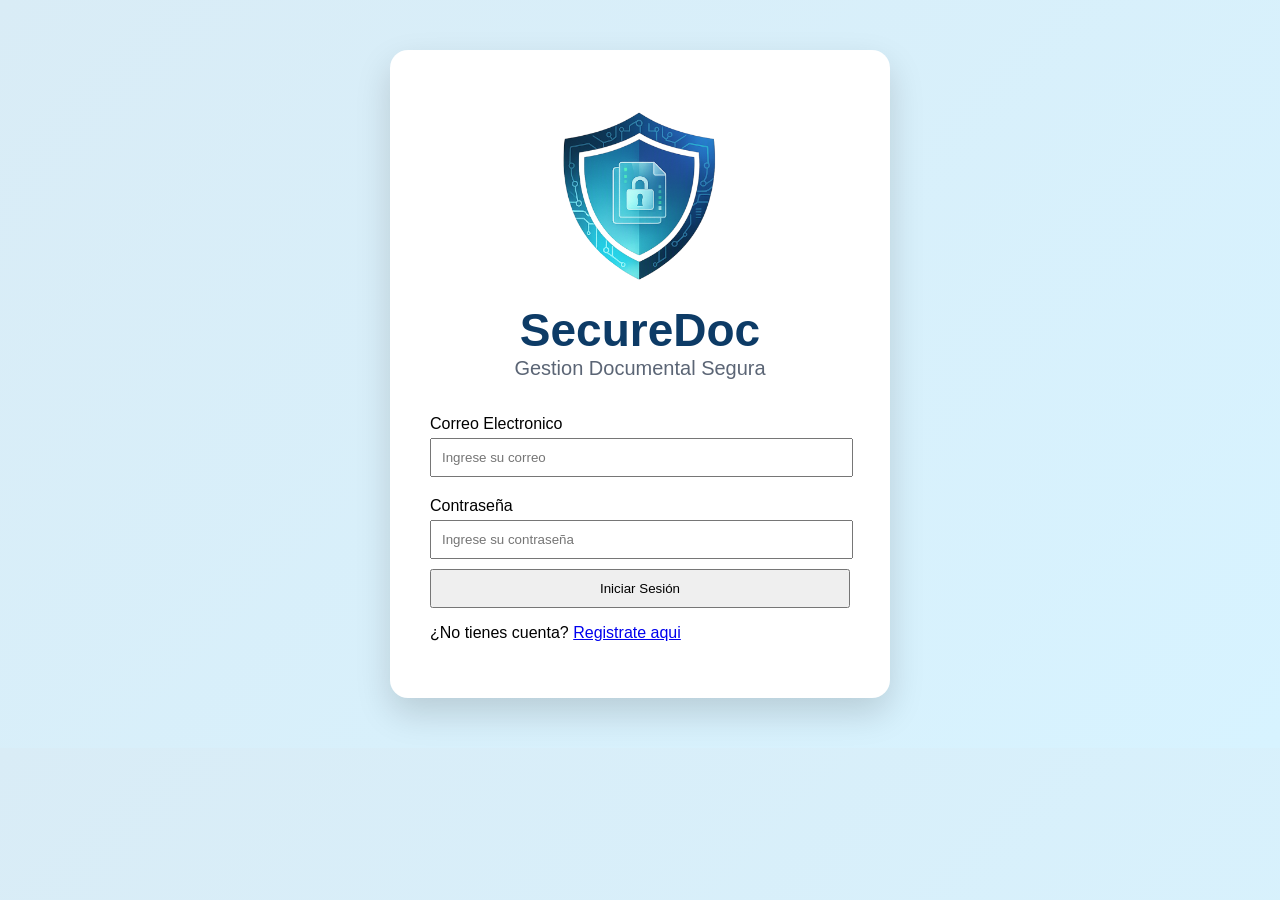
==== index.html @ 2be4464c "Actualización completa de SecureDoc" ====
<!DOCTYPE html>
<html lang="es">
<head>
  <meta charset="UTF-8">
  <meta name="viewport" content="width=device-width, initial-scale=1.0">
  <link rel="stylesheet" href="css/style-old.css">
</head>
<body>

<div class="login-container">

<img src="img/logo.png" alt="Logo SecureDoc" class="logo">

  <h1>SecureDoc</h1>

  <p class="subtitulo">Gestion Documental Segura</p>

  <form>

    <label>Correo Electronico</label>
    <input type="email" placeholder="Ingrese su correo">

    <label>Contraseña</label>
    <input type="password" placeholder="Ingrese su contraseña">

    <a href="dashboard.html">
      <button type="button">Iniciar Sesión</button>
    </a>


  </form>

  <p class="Registro">
    ¿No tienes cuenta?
    <a href="registro.html">Registrate aqui</a>
  </p>

</div>

</body>
</html>
---- css/style-old.css ----
body{
  margin: 0;
  padding: 0;

  font-family:Arial, Helvetica, sans-serif ;

  background: linear-gradient(135deg,#d9ecf6ff,#d7f3ff);
}

.login-container{
  width: 420px;
  margin: 50px auto;
  background: white;
  padding: 40px;
  border-radius: 18px;
  box-shadow:0 15px 35px rgba(0,0,0,.15) ;
}

h1{
  text-align: center;
  color: #0D3B66;
  font-size: 46px;
  margin-top: 10px;
  margin-bottom: 5px;
}

h3{
  text-align: center;
}

label{
  display: block;
  margin-top: 10px;
}

input{
  width: 95%;
  padding: 10px;
  margin-top: 5px;
  margin-bottom: 10px;
}

button{
  width: 100%;
  padding: 10px;
}

.registro{
  text-align: center;
  margin-top: 15px;
}

.registro{
  text-decoration: none;
  font-weight: bold;
}

.menu{
  display: flex;
  justify-content: center;
  gap: 20px;
  margin-top: 40px;
  flex-wrap: wrap;
}

.opcion{
  width: 220px;
  background-color: white;
  padding: 20px;
  border-radius: 15px;
  text-align: center;
  box-shadow: 0px 8px 20px rgba(0,0,0,0.12);
  transition: .3s;
}

.opcion:hover{
  transform: translateY(-8px);
  box-shadow: 0 15px 30px rgba(0,0,0,.20);
  cursor: pointer;
}

table{
  width: 100%;
  border-collapse: collapse;
  margin-bottom: 30px;
}

th{
  background: #0F3D91;
  color: white;
  padding: 15px;
}

td{
  padding: 15px;
  border-bottom: 1px solid #ddd;
  text-align: center;
}

tr:hover{
  background: #f4f8ff;
}

th{
  background-color: #f2f2f2;
}

.botones{
  display: flex;
  justify-content: center;
  gap: 20px;
  margin-top: 30px;
  flex-wrap: wrap;
}

.botones button{
  background: #0F3D91;
  color: white;
  border: none;
  padding: 15px 28px;
  font-size: 16px;
  border-radius: 10px;
  cursor: pointer;
  transition: .3s;
}

.botones button:hover{
  background: #1658d3;
  transform: translateY(-3px);
}

.subtitulo{
  text-align: center;
  font-size: 20px;
  color: #5b6575;
  margin-top: -5px;
  margin-bottom: 35px;
  font-weight: 500;
}

.logo{
  width: 220px;
  display: block;
  margin: 10px auto 15px auto;
}

header{
  background: #0F3D91;
  color: white;
  padding: 15px 40px;
  display: flex;
  align-items: center;
  gap: 20px;
  box-shadow: 0 4px 10px rgba(0,0,0.2);
}
.logoHeader{
  width: 60px;
  margin-right: 15px;
}
header h1{
  margin: 0;
  font-size: 32px;
  color: white;
  font-weight: bold;
}
header p{
  margin: 0;
  color: #E3F2FD;
  font-size: 18px;
}
.contenedor{
  width: 90%;
  margin: 40px auto;
  background: white;
  padding: 35px;
  border-radius: 15px;
  box-shadow: 0 10px 30px rgba(0,0,0,.15);
}
.contenedor h2{
  text-align: center;
  margin-bottom: 35px;
  font-size: 35px;
  color: #0F3D91;
}
.bienvenida{
  text-align: center;
  font-size: 18px;
  color: #555;
  margin-bottom: 35px;
}
.estadisticas{
  display: flex;
  justify-content: center;
  gap: 25px;
  flex-wrap: wrap;
  margin-bottom: 40px;
}
.card{
  width: 180px;
  background: white;
  border-radius: 15px;
  padding: 25px;
  text-align: center;
  box-shadow: 0 10px 20px rgba(0,0,0,.12);
  transition: .3s;
}
.card:hover{
  transform: translateY(-6px);
}
.card span{
  display: block;
  font-size: 42px;
  color: #0F3D91;
  font-weight: bold;
  margin-top: 15px;
}
.menu a{
  text-decoration: none;
  color: inherit;
}
.opcion{
  text-decoration: none;
}

.opcion p{
  color: #555;
  font-size: 15px;
  line-height: 22px;
}

/*==========================
      DASHBOARD 2.0
==========================*/

.dashboardContainer{
  width: 90%;
  max-width: 1400px;
  margin: 40px auto;
}

.topbar{
  display: flex;
  justify-content: space-between;
  align-items: center;
  background: #1d4698;
  padding: 12px 40px;
  color: white;
  box-shadow: 0 5px 15px rgba(0,0,0,.35);
}

.logoArea{
  color: white;
  margin: 0;
  font-size: 45px;
}

.logoArea h1{
  margin-top: 5px;
  color: white;
  font-size: 32px;
}

.logoArea p{
  margin-top: 5px;
  color: white;
  font-size: 18px;
}

.usuarioTop{
  display: flex;
  align-items: center;
  gap: 15px;
  font-size: 20px;
}

.hero{
  background: white;
  border-radius: 20px;
  padding: 25px 40px;
  text-align: center;
  box-shadow: 0 10px 25px rgba(0,0,0,.15);
  margin-bottom: 40px;
}

.hero h2{
  color: #17469c;
  font-size: 42px;
  margin-bottom: 15px;
}

.hero p{
  font-size: 20px;
  color: #555;
}

.estadisticas{
  display: flex;
  justify-content: center;
  gap: 30px;
  flex-wrap: wrap;
  margin-bottom: 60px;
}

.card{
  width: 220px;
  background: white;
  border-radius: 18px;
  padding: 30px;
  text-align: center;
  box-shadow: 0 8px 20px rgba(0,0,0,.15);
  transition: .3s;
}

.card:hover{
  transform: translateY(-8px) scale(1.03);
}

.card i{
  font-size: 42px;
  color: #17469c;
}

.card h3{
  margin: 20px 0;
}

.card span{
  font-size: 50px;
  color: #17469c;
  font-weight: bold;
}

.accesosRapidos h3{
  text-align: center;
  color: #17469c;
  font-size: 30px;
  margin-bottom: 30px;
}

.quickGrid{
  display: flex;
  justify-content: center;
  gap: 25px;
  flex-wrap: wrap;
}

.quickCard{
  width: 170px;
  background:white;
  padding: 30px;
  text-decoration: none;
  color: #17469c;
  text-align: center;
  border-radius: 18px;
  box-shadow: 0 8px 20px rgba(0,0,0,.15);
  transition: .3s;
}

.quickCard:hover{
  transform: translateY(-10px);
}

.quickCard i{
  display: block;
  margin-bottom: 20px;
}

.quickCard span{
  display: block;
  font-size: 20px;
  font-weight: bold;
}

.actividad{
  margin-top: 20px;
}

.actividad h3{
  color: #17469c;
  font-size: 30px;
  margin-bottom: 20px;
}

.tablaActividad{
  width: 100%;
  border-collapse:collapse;
  background: white;
  border-radius: 15px;
  overflow: hidden;
  box-shadow: 0 8px 20px rgba(0,0,0,.15);
}

.tablaActividad th{
  background: #17469c;
  color: white;
  padding: 18px;
}

.tablaActividad td{
  padding: 18px;
  border-bottom: 1px solid #ddd;
}

.tablaActividad tr:hover{
  background: #f3f8ff;
}

.footerDashboard{
  text-align: center;
  padding: 30px;
  color: #666;
}
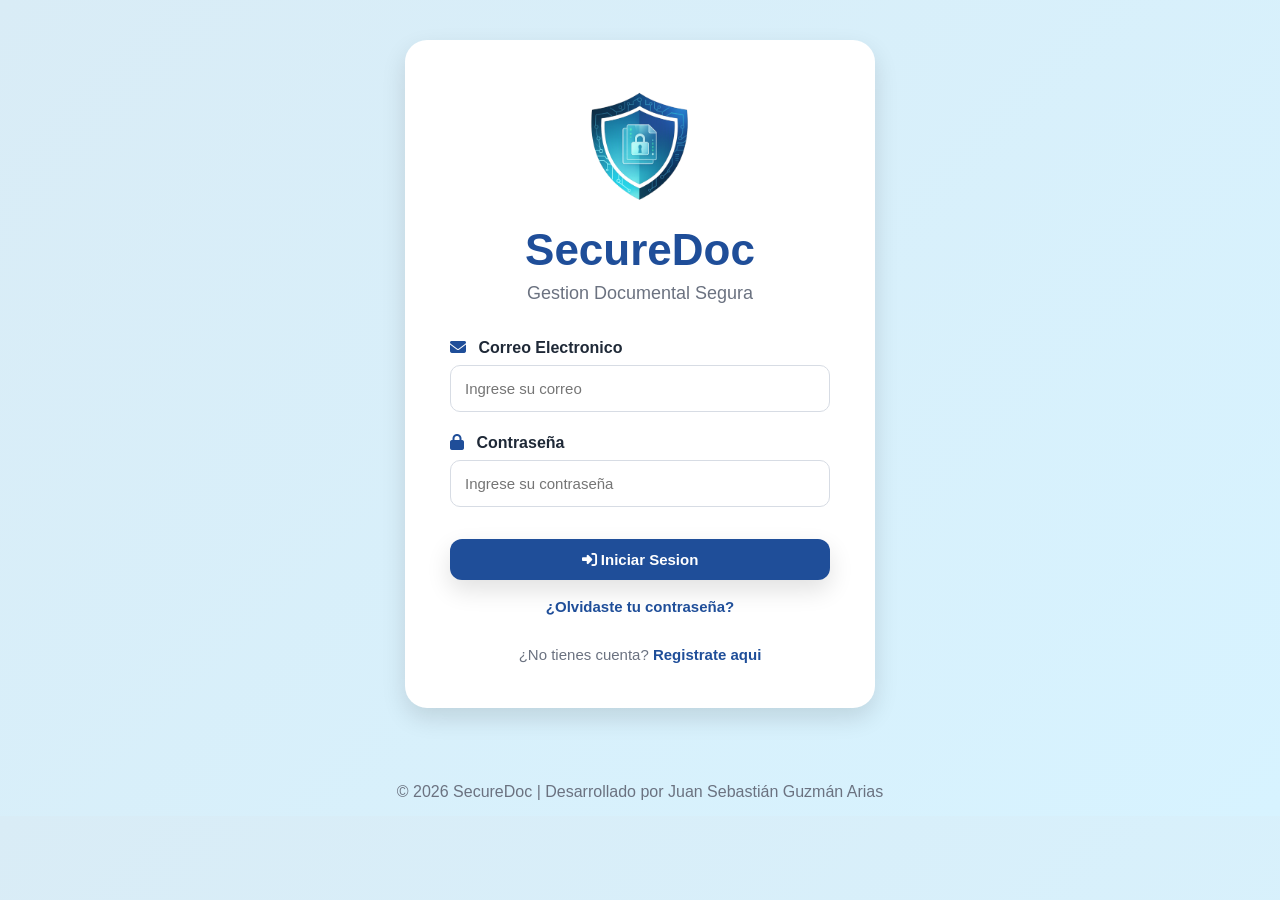
==== commit dfb86442: "Actualiza interfaces de SecureDoc 2.0" ====
--- a/index.html
+++ b/index.html
@@ -3,39 +3,93 @@
 <head>
   <meta charset="UTF-8">
   <meta name="viewport" content="width=device-width, initial-scale=1.0">
-  <link rel="stylesheet" href="css/style-old.css">
+  <title>SecureDoc | Iniciar Sesion</title>
+
+  <link rel="stylesheet" href="css/style.css">
+  <link rel="stylesheet" href="https://cdnjs.cloudflare.com/ajax/libs/font-awesome/6.5.2/css/all.min.css">
 </head>
+
 <body>
 
-<div class="login-container">
+<div class="loginpage">
+  <div class="loginCard">
 
-<img src="img/logo.png" alt="Logo SecureDoc" class="logo">
+<img src="img/logo.png" alt="Logo SecureDoc" class="logoLogin">
 
   <h1>SecureDoc</h1>
 
-  <p class="subtitulo">Gestion Documental Segura</p>
+  <p class="subtitulo">
+    Gestion Documental Segura
+  </p>
 
   <form>
 
-    <label>Correo Electronico</label>
-    <input type="email" placeholder="Ingrese su correo">
+    <div class="formGroup">
 
-    <label>Contraseña</label>
-    <input type="password" placeholder="Ingrese su contraseña">
+      <label>
+        <i class="fa-solid fa-envelope"></i>
+        Correo Electronico
+      </label>
 
-    <a href="dashboard.html">
-      <button type="button">Iniciar Sesión</button>
+      <input
+      type="email"
+      placeholder="Ingrese su correo">
+
+    </div>
+
+    <div class="formGroup">
+
+      <label>
+        <i class="fa-solid fa-lock"></i>
+        Contraseña
+      </label>
+
+      <input
+      type="password"
+      placeholder="Ingrese su contraseña">
+
+    </div>
+
+    <a href="dashboard2.html">
+
+      <button
+        type="button"
+        class="btnPrincipal">
+
+        <i class="fa-solid fa-right-to-bracket"></i>
+        Iniciar Sesion
+
+      </button>
+
     </a>
-
 
   </form>
 
-  <p class="Registro">
+  <div class="loginLinks">
+
+    <a href="#">
+      ¿Olvidaste tu contraseña?
+    </a>
+
+  </div>
+
+  <p class="registro">
     ¿No tienes cuenta?
-    <a href="registro.html">Registrate aqui</a>
+    <a href="registro.html">
+      Registrate aqui
+    </a>
+
   </p>
 
 </div>
 
+</div>
+
+<footer class="footerDashboard">
+  © 2026 SecureDoc |
+  Desarrollado por Juan Sebastián Guzmán Arias
+</footer>
+
 </body>
+
 </html>
--- a/css/style.css
+++ b/css/style.css
@@ -0,0 +1,971 @@
+/*==================================================
+                SECUREDOC 2.0
+      Sistema de Gestión Documental Segura
+==================================================*/
+
+
+/*==================================================
+                    VARIABLES
+==================================================*/
+
+:root{
+  --primary:#1F4E99;
+  --primary-dark:#163D7A ;
+
+  --secondary:#4A90E2;
+
+  --background:#EAF5FC;
+
+  --white:#FFFFFF;
+
+  --text:#1F2937;
+
+  --text-light:#6B7280;
+
+  --success:#22C55E;
+
+  --warning:#F59E0B;
+
+  --danger:#EF4444;
+
+  --radius:18px;
+
+  --shadow:0 10px 25px rgba(0,0,0,.12);
+
+  --transition:.30s ease;
+}
+
+/*==================================================
+                    RESET
+==================================================*/
+
+*{
+  margin: 0;
+  padding: 0;
+
+  box-sizing: border-box;
+}
+
+/*==================================================
+                    BODY
+==================================================*/
+
+body{
+  font-family: "segoe UI",Tahoma,Geneva,Verdana,sans-serif ;
+  background: linear-gradient(135deg,#d9ecf6,#d7f3ff);
+  color: var(--text);
+}
+
+/*==================================================
+                  ENLACES
+==================================================*/
+
+a{
+  text-decoration: none;
+  color: inherit;
+}
+
+/*==================================================
+                  TITULOS
+==================================================*/
+
+h1{
+  font-size: 24px;
+  font-weight: 700;
+}
+
+h2{
+  color: var(--primary);
+  font-size: 22px;
+}
+
+h3{
+  color: var(--primary);
+  font-size: 18px;
+}
+
+/*==================================================
+                    HEADER
+==================================================*/
+
+.topbar{
+  height: 80px;
+  background: var(--primary);
+  color: white;
+  display: flex;
+  justify-content: space-between;
+  align-items: center;
+  padding: 0 35px;
+  box-shadow: 0 5px 15px rgba(0,0,0,.20);
+}
+
+/*==================================================
+                    LOGO
+==================================================*/
+
+
+.logoArea{
+  display: flex;
+  align-items: center;
+  gap: 15px;
+}
+
+.logoHeader{
+  width: 50px;
+  height: 50px;
+  object-fit: contain;
+ }
+
+.logoArea h1{
+  color: white;
+  margin: 0;
+  font-size: 24px;
+  font-weight: 700;
+  line-height: 1;
+}
+
+.logoArea p{
+  color: #E3F2FD;
+  font-size: 13px;
+  margin-top: 2px;
+}
+
+/*==================================================
+              USUARIO SUPERIOR
+==================================================*/
+
+
+.usuarioTop{
+  display: flex;
+  align-items: center;
+  gap: 15px;
+  font-size: 18px;
+}
+
+.usuarioTop i{
+  font-size: 20px;
+  cursor: pointer;
+  transition: .3S;
+}
+
+.usuarioTop i:hover{
+  transform: scale(1.08);
+}
+
+/*==================================================
+                    FOOTER
+==================================================*/
+
+
+.footerDashboard{
+  margin-top: 20px;
+  padding: 15px;
+  text-align: center;
+  color: var(--text-light);
+}
+
+/*==================================================
+                    BOTONES
+==================================================*/
+
+
+button{
+  border: none;
+  border-radius: 12px;
+  padding: 12px 22px;
+  cursor: pointer;
+  font-size: 15px;
+  font-weight: 600;
+  transition: var(--transition);
+}
+
+button:hover{
+  transform: translateY(-3px);
+}
+
+.btnPrincipal,
+.btnNuevo,
+.btnNuevo{
+  background: var(--primary);
+  color: white;
+  box-shadow: var(--shadow);
+}
+
+.btnPrincipal:hover,
+.btnNuevo:hover,
+.btnVolver:hover{
+  background: var(--primary-dark);
+}
+
+/*==================================================
+                  TARJETAS
+==================================================*/
+
+
+.card{
+  width: 180px;
+  min-width: 220px;
+  max-width: 220px;
+  background: var(--white);
+  border-radius: 18px;
+  padding: 20px;
+  text-align: center;
+  box-shadow: var(--shadow);
+  transition: var(--transition);
+}
+
+.card:hover{
+  transform: translateY(-8px) scale(1.03);
+}
+
+.card i{
+  font-size: 28px;
+  color: var(--primary);
+}
+
+.card h3{
+  margin: 20px 0;
+}
+
+.card span{
+  display: block;
+  font-size: 32px;
+  color: var(--primary);
+  font-weight: bold;
+}
+
+.hero{
+  background: var(--white);
+  border-radius: var(--radius);
+  padding: 24px 30px ;
+  box-shadow: var(--shadow);
+  text-align: center;
+  margin-bottom: 40px;
+}
+
+.hero h2{
+  color: var(--primary);
+  font-size: 26px;
+  margin-bottom: 15px;
+}
+
+.hero p{
+  color: var(--text-light);
+  font-size: 15px;
+  margin-top: 10px;
+}
+
+/*==================================================
+                BARRA DE HERRAMIENTAS
+==================================================*/
+
+
+.toolbar{
+  display: flex;
+  justify-content: space-between;
+  align-items: center;
+  flex-wrap: wrap;
+  gap: 20px;
+  margin-bottom: 30px;
+}
+
+/*==================================================
+                    INPUTS
+==================================================*/
+
+
+input,
+select{
+  border: 1px solid #d9d9d9;
+  border-radius: 10px;
+  padding: 12px 15px;
+  font-size: 15px;
+  transition: var(--transition);
+}
+
+input:focus,
+select:focus{
+  outline: none;
+  border-color: var(--secondary);
+  box-shadow: 0 0 0 3px rgba(74,144,226,.20);
+}
+
+.searchBox{
+  width: 340px;
+  max-width: 100%;
+}
+
+/*==================================================
+                    TABLAS
+==================================================*/
+
+
+table{
+  width: 100%;
+  border-collapse: collapse;
+  background: white;
+  border-radius: 18px;
+  overflow: hidden;
+  box-shadow: var(--shadow);
+}
+
+th{
+  background: var(--primary);
+  color: white;
+  padding: 18px;
+  font-size: 15px;
+}
+
+td{
+  padding: 18px;
+  text-align: center;
+  border-bottom: 1px solid #ececec;
+}
+
+tr:hover{
+  background: #f5f9ff;
+}
+
+/*==================================================
+                    ESTADOS
+==================================================*/
+
+
+.estado{
+  display: inline-block;
+  padding: 6px 14px;
+  border-radius: 20px;
+  font-size: 13px;
+  font-weight: bold;
+}
+
+.activo{
+  background: #C8F0CE;
+  color: #1B5E20;
+}
+
+.pendiente{
+  background: #FFE4A3;
+  color: #8A5300;
+}
+
+.inactivo{
+  background: #F8D7DA;
+  color: #C62828;
+}
+
+/*==================================================
+                    ACCIONES
+==================================================*/
+
+
+.acciones{
+  display: flex;
+  justify-content: center;
+  gap: 18px;
+}
+
+.acciones i{
+  cursor: pointer;
+  font-size: 18px;
+  transition: var(--transition);
+}
+
+.fa-eye{
+  color: #1F4E99;
+}
+
+.fa-pen{
+  color: #F59E0B;
+}
+
+.fa-trash{
+  color: #EF4444;
+}
+
+.acciones i:hover{
+  transform: scale(1.25);
+}
+
+/*==================================================
+                    VOLVER
+==================================================*/
+
+
+.volver{
+  text-align: center;
+  margin-top: 35px;
+}
+
+/*==================================================
+                BUSCADOR
+==================================================*/
+
+
+.buscador{
+  width: 100%;
+  padding: 15px 18px;
+  font-size: 15px;
+  border: 1px solid #D9E2EC;
+  outline: none;
+  transition: .30s;
+  box-sizing: border-box;
+  background: white;
+  margin: 25px 0;
+}
+
+.buscador::placeholder{
+  color: #9AA5B1;
+}
+
+.buscador:focus{
+  border-color: #1F4AA8;
+  box-shadow: 0 0 10px rgba(31,74,168,.18);
+}
+
+/*==================================================
+                    ACCIONES
+==================================================*/
+
+
+.acciones{
+  display: flex;
+  justify-content: center;
+  align-items: center;
+  gap: 15px;
+}
+
+.acciones i{
+  font-size: 17px;
+  cursor: pointer;
+  transition: .25s;
+}
+
+.acciones i:hover{
+  transform: scale(1.15);
+}
+
+/* Ver */
+
+.fa-eye{
+  color: #1F4AA8;
+}
+
+.fa-eye:hover{
+  color: #0D47A1;
+}
+
+/* Editar */
+
+.fa-pen{
+  color: #F9A825;
+}
+
+.fa-pen:hover{
+  color: #F57F17;
+}
+
+/* Eliminar */
+
+.fa-trash{
+  color: #3D2F2F;
+}
+
+.fa-trash:hover{
+  color: #B71C1C;
+}
+
+/*==================================================
+                  FORMULARIOS
+==================================================*/
+
+
+.formulario{
+  background: var(--white);
+  padding: 30px;
+  border-radius: var(--radius);
+  box-shadow: var(--shadow);
+  margin-top: 30px;
+}
+
+.formRow{
+  display: flex;
+  gap: 20px;
+  margin-bottom: 20px;
+  flex-wrap: wrap;
+}
+
+.formGroup{
+  flex: 1;
+  display: flex;
+  flex-direction: column;
+}
+
+.formGroup label{
+  margin-bottom: 8px;
+  font-weight: 600;
+  color: var(--text);
+}
+
+.formGroup input,
+.formGroup select,
+.formGroup textarea{
+  padding: 14px;
+  border: 1px solid #D7DCE4;
+  border-radius: 10px;
+  font-size: 15px;
+  transition: var(--transition);
+  background: white;
+}
+
+.formGroup textarea{
+  resize: vertical;
+  min-height: 120px;
+}
+
+.formGroup input:focus,
+.formGroup select:focus,
+.formGroup textarea:focus{
+  outline: none;
+  border-color: var(--primary);
+  box-shadow: 0 0 10px rgba(31,78,153,.15);
+}
+
+/*==================================================
+                    BADGES
+==================================================*/
+
+
+.badge{
+  display: inline-block;
+  padding: 8px 15px;
+  border-radius: 25px;
+  font-size: 13px;
+  font-weight: 600;
+}
+
+.badgeAdmin{
+  background: #B8D4FF;
+  color: #0A2A6B;
+}
+
+.badgeUser{
+  background: #C8F0CE;
+  color: #1B5E20;
+}
+
+.badgeAudit{
+  background: #FFE4A3;
+  color: #8A5300;
+}
+
+.badgeDanger{
+  background: #FFE3E3;
+  color: #C62828;
+}
+
+/*==================================================
+                    ALERTAS
+==================================================*/
+
+
+.alert{
+  padding: 18px;
+  border-radius: 12px;
+  margin: 20px 0;
+  font-size: 15px;
+  font-weight: 500;
+}
+
+.alertSuccess{
+  background: #E8F8EC;
+  color: #2E7D32;
+}
+
+.alertWarning{
+  background: #FFF5DD;
+  color: #B26A00;
+}
+
+.alertDanger{
+  background: #FFE4E6;
+  color: #C62828;
+}
+
+.alertInfo{
+  background: #EAF4FF;
+  color: #0F3D91;
+}
+
+/*==================================================
+                  RESPONSIVE
+==================================================*/
+
+
+@media (max-width: 900px) {
+  .topbar{
+    flex-direction: column;
+    height: auto;
+    padding: 20px;
+    gap: 15px;
+  }
+
+  .logoArea{
+    justify-content: center;
+  }
+
+  .usuarioTop{
+    justify-content: center;
+  }
+
+  .dashboardContainer{
+    width: 95%;
+  }
+
+  .menu{
+    flex-direction: column;
+    align-items: center;
+  }
+
+  .opcion{
+    width: 100%;
+    max-width: 400px;
+  }
+
+  .estadisticas{
+    flex-direction: column;
+    align-items: center;
+  }
+
+  .card{
+    width: 100%;
+    max-width: 350px;
+  }
+
+  .formRow{
+    flex-direction: column;
+  }
+
+  .botones{
+    flex-direction: column;
+  }
+
+  table{
+    display: block;
+    overflow-x:auto ;
+  }
+
+}
+
+/*==================================================
+                DASHBOARD
+==================================================*/
+
+
+.dashboardContainer{
+  width: 90%;
+  max-width: 1400px;
+  margin: 40px auto;
+}
+
+/*==================================================
+                ESTADISTICAS
+==================================================*/
+
+
+.estadisticas{
+  display: flex;
+  justify-content: center;
+  gap: 30px;
+  flex-wrap: wrap;
+  margin-bottom: 60px;
+}
+
+.estadisticas .card{
+  flex: 0 0 220px;
+}
+
+/*==================================================
+             ACCESOS RAPIDOS
+==================================================*/
+
+
+.accesosRapidos h3{
+  text-align: center;
+  color: var(--primary);
+  font-size: 20px;
+  margin-bottom: 20px;
+}
+
+.quickGrid{
+  display: flex;
+  justify-content: center;
+  gap: 25px;
+  flex-wrap: wrap;
+}
+
+.quickCard{
+  flex: 0 0 170px;
+  background: white;
+  padding: 20px;
+  text-align: center;
+  border-radius: 18px;
+  box-shadow: 0 8px 20px rgba(0,0,0,.15);
+  transition: .3s;
+}
+
+.quickCard i{
+  display: block;
+  font-size: 22px;
+  color: var(--primary);
+  margin-bottom: 20px;
+}
+
+.quickCard span{
+  display: block;
+  font-size: 15px;
+  font-weight: bold;
+  color: var(--primary);
+}
+
+/*==================================================
+                ACTIVIDAD
+==================================================*/
+
+
+.actividad{
+  margin-top: 60px;
+}
+
+.actividad h3{
+  text-align: center;
+  color: var(--primary);
+  font-size: 20px;
+  margin-bottom: 20px;
+}
+
+.tablaActividad{
+  width: 100%;
+  border-collapse: collapse;
+  background: white;
+  border-radius: 18px;
+  overflow: hidden;
+  box-shadow: var(--shadow);
+}
+
+.tablaActividad th{
+  background: var(--primary);
+  color: white;
+  padding: 18px;
+}
+
+.tablaActividad td{
+  padding: 18px;
+  text-align: center;
+  border-bottom: 1px solid #ddd;
+}
+
+.tablaActividad tr:hover{
+  background: #f3f8ff;
+}
+
+/*==================================================
+                    LOGIN
+==================================================*/
+
+
+
+.loginCard{
+  width: 100%;
+  max-width: 470px;
+  background: var(--white);
+  border-radius: 22px;
+  padding: 45px;
+  box-shadow: var(--shadow);
+  text-align: center;
+}
+
+.logoLogin{
+  width: 140px;
+  display: block;
+  margin: 0 auto 20px;
+}
+
+.loginCard h1{
+  color: var(--primary);
+  font-size: 44px;
+  margin-bottom: 8px;
+}
+
+.subtitulo{
+  color: var(--text-light);
+  font-size: 18px;
+  margin-bottom: 35px;
+}
+
+.loginCard form{
+  display: flex;
+  flex-direction: column;
+  gap: 22px;
+}
+
+.loginCard .formGroup{
+  text-align: left;
+}
+
+.loginCard label{
+  display: block;
+  margin-bottom: 8px;
+  font-weight: 600;
+  color: var(--text);
+}
+
+.loginCard label i{
+  color: var(--primary);
+  margin-right: 8px;
+}
+
+.loginCard input{
+  width: 100%;
+}
+
+.loginCard button{
+  width: 100%;
+  margin-top: 10px;
+}
+
+.loginLinks{
+  margin-top: 18px;
+}
+
+.loginLinks a{
+  color: var(--primary);
+  font-size: 15px;
+  font-weight: 600;
+}
+
+.loginLinksa a:hover{
+  text-decoration: underline;
+}
+
+.registro{
+  margin-top: 30px;
+  color: var(--text-light);
+  font-size: 15px;
+}
+
+.registro a{
+  color: var(--primary);
+  font-weight: 700;
+}
+
+.registro a:hover{
+  text-decoration: underline;
+}
+
+/*==================================================
+                LOGIN PAGE
+==================================================*/
+
+
+.loginpage{
+  min-height: 100hv;
+  display: flex;
+  justify-content: center;
+  align-items: center;
+  padding: 40px 20px;
+  box-sizing: border-box;
+}
+
+.login-container{
+  width: 430px;
+  max-width: 100%;
+}
+
+
+/*==================================================
+                REGISTRO
+==================================================*/
+
+
+.registroPages{
+  min-height: 100hv;
+  display: flex;
+  justify-content: center;
+  align-items: center;
+  padding: 40px 20px;
+}
+
+.registroCard{
+  width: 100%;
+  max-width: 500px;
+  background: var(--white);
+  border-radius: 22px;
+  padding: 40px 45px;
+  box-shadow: var(--shadow);
+  text-align: center;
+}
+
+.logoRegistro{
+  width: 110px;
+  display: block;
+  margin: 0 auto 15px;
+}
+
+.registroCard h1{
+  color: var(--primary);
+  font-size: 38px;
+  margin: 0 auto 15px;
+}
+
+.registroCard .subtitulo{
+  color: var(--text-light);
+  font-size: 17px;
+  margin-bottom: 30px;
+}
+
+.registroCard form{
+  display: flex;
+  flex-direction: column;
+  gap: 18px;
+}
+
+.registroCard .formGroup{
+  text-align: left;
+}
+
+.registroCard label{
+  display: block;
+  margin-bottom: 8px;
+  font-weight: 600;
+  color: var(--text);
+}
+
+.registroCard label i{
+  color: var(--primary);
+  margin-right: 8px;
+}
+
+.registroCard input{
+  width: 100%;
+}
+
+.registroCard button{
+  width: 100%;
+  margin-top: 8px;
+}
+
+.registroCard .registro{
+  margin-top: 25px;
+  color: var(--primary);
+  font-size: 15px;
+}
+
+.registroCard .registro a{
+  color: var(--primary);
+  font-weight: 700;
+}
+
+.registroCard .registro a:hover{
+  text-decoration: underline;
+}
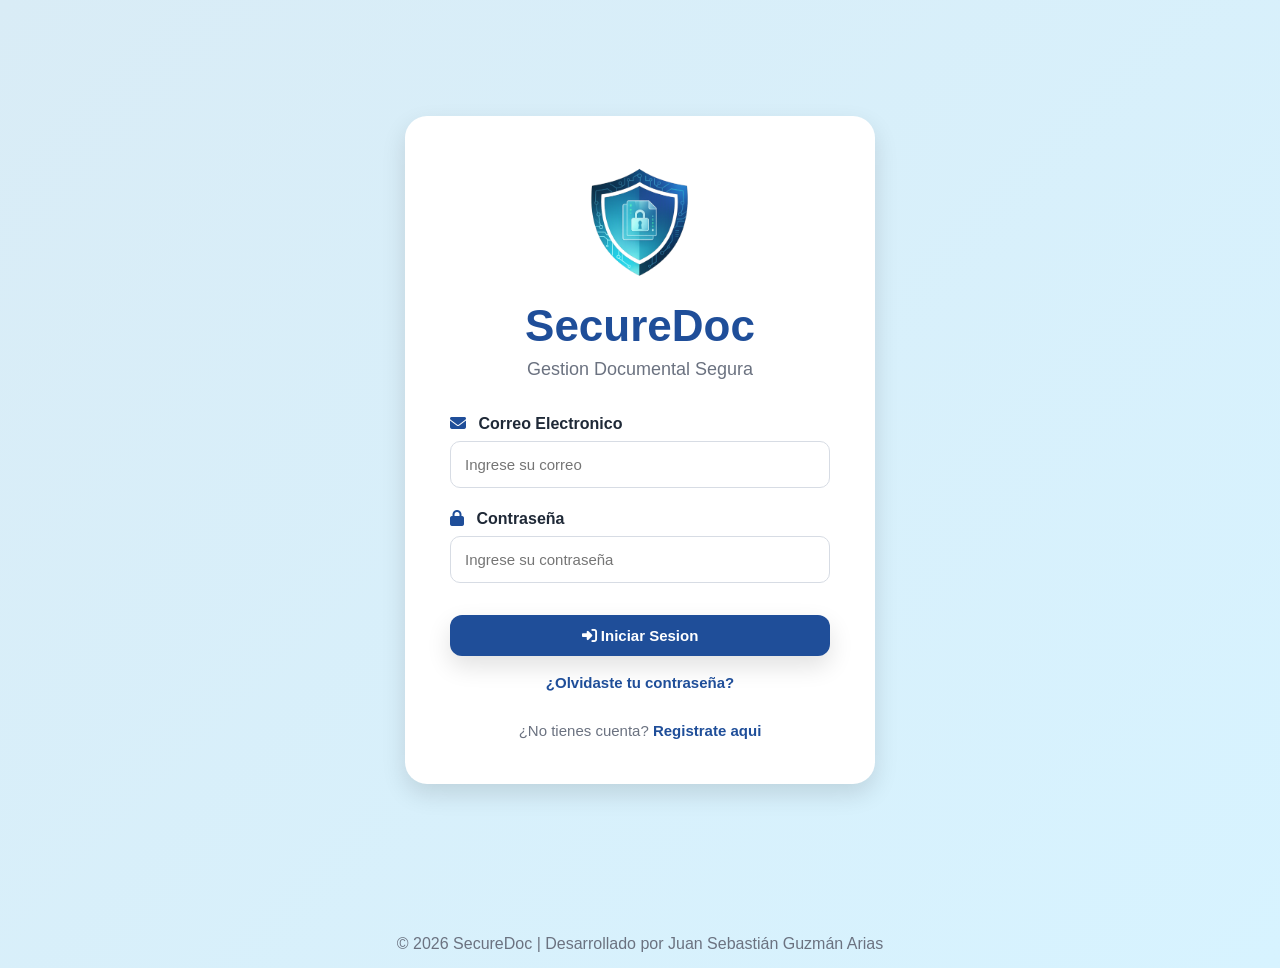
==== commit e1663768: "Actualiza interfaz de SecureDoc" ====
--- a/index.html
+++ b/index.html
@@ -14,46 +14,48 @@
 <div class="loginpage">
   <div class="loginCard">
 
-<img src="img/logo.png" alt="Logo SecureDoc" class="logoLogin">
+    <img src="img/logo.png" alt="Logo SecureDoc" class="logoLogin">
 
-  <h1>SecureDoc</h1>
+    <h1>SecureDoc</h1>
 
-  <p class="subtitulo">
-    Gestion Documental Segura
-  </p>
+    <p class="subtitulo">
+      Gestion Documental Segura
+    </p>
 
-  <form>
+    <form action="login.php" method="POST">
 
-    <div class="formGroup">
+      <div class="formGroup">
 
-      <label>
-        <i class="fa-solid fa-envelope"></i>
-        Correo Electronico
-      </label>
+        <label>
+          <i class="fa-solid fa-envelope"></i>
+          Correo Electronico
+        </label>
 
-      <input
-      type="email"
-      placeholder="Ingrese su correo">
+        <input
+          type="email"
+          name="correo"
+          placeholder="Ingrese su correo"
+          required>
 
-    </div>
+      </div>
 
-    <div class="formGroup">
+      <div class="formGroup">
 
-      <label>
-        <i class="fa-solid fa-lock"></i>
-        Contraseña
-      </label>
+        <label>
+          <i class="fa-solid fa-lock"></i>
+          Contraseña
+        </label>
 
-      <input
-      type="password"
-      placeholder="Ingrese su contraseña">
+        <input
+          type="password"
+          name="password"
+          placeholder="Ingrese su contraseña"
+          required>
 
-    </div>
-
-    <a href="dashboard2.html">
+      </div>
 
       <button
-        type="button"
+        type="submit"
         class="btnPrincipal">
 
         <i class="fa-solid fa-right-to-bracket"></i>
@@ -61,28 +63,24 @@
 
       </button>
 
-    </a>
+    </form>
 
-  </form>
+    <div class="loginLinks">
 
-  <div class="loginLinks">
+      <a href="#">
+        ¿Olvidaste tu contraseña?
+      </a>
 
-    <a href="#">
-      ¿Olvidaste tu contraseña?
-    </a>
+    </div>
+
+    <p class="registro">
+      ¿No tienes cuenta?
+      <a href="registro.html">
+        Registrate aqui
+      </a>
+    </p>
 
   </div>
-
-  <p class="registro">
-    ¿No tienes cuenta?
-    <a href="registro.html">
-      Registrate aqui
-    </a>
-
-  </p>
-
-</div>
-
 </div>
 
 <footer class="footerDashboard">
@@ -91,5 +89,4 @@
 </footer>
 
 </body>
-
 </html>
--- a/css/style.css
+++ b/css/style.css
@@ -345,8 +345,8 @@
 }
 
 .pendiente{
-  background: #FFE4A3;
-  color: #8A5300;
+  background: #F8D7DA;
+  color: #C62828;
 }
 
 .inactivo{
@@ -869,7 +869,7 @@
 
 
 .loginpage{
-  min-height: 100hv;
+  min-height: 100vh;
   display: flex;
   justify-content: center;
   align-items: center;
@@ -889,7 +889,7 @@
 
 
 .registroPages{
-  min-height: 100hv;
+  min-height: 100vh;
   display: flex;
   justify-content: center;
   align-items: center;
@@ -969,3 +969,51 @@
 .registroCard .registro a:hover{
   text-decoration: underline;
 }
+
+/*==================================================
+                DOCUMENTOS
+==================================================*/
+
+
+.documentoNombre{
+  display: flex;
+  align-items: center;
+  justify-content: center;
+  gap: 10px
+}
+
+.documentoNombre i{
+  color: var(--primary);
+  font-size: 18px;
+}
+
+/* Iconos según tipo de archivo */
+
+.fa-file-pdf{
+  color: #D32F2F;
+}
+
+.fa-file-word{
+  color: #2563EB;
+}
+
+.fa-file-excel{
+  color: #16A34A;
+}
+
+.fa-file-lines{
+  color: var(--primary);
+}
+
+/*==================================================
+              ACCIONES DOCUMENTOS
+==================================================*/
+
+.acciones .fa-download{
+  color: var(--primary);
+}
+
+.acciones .fa-download:hover{
+  color: var(--primary-dark);
+}
+
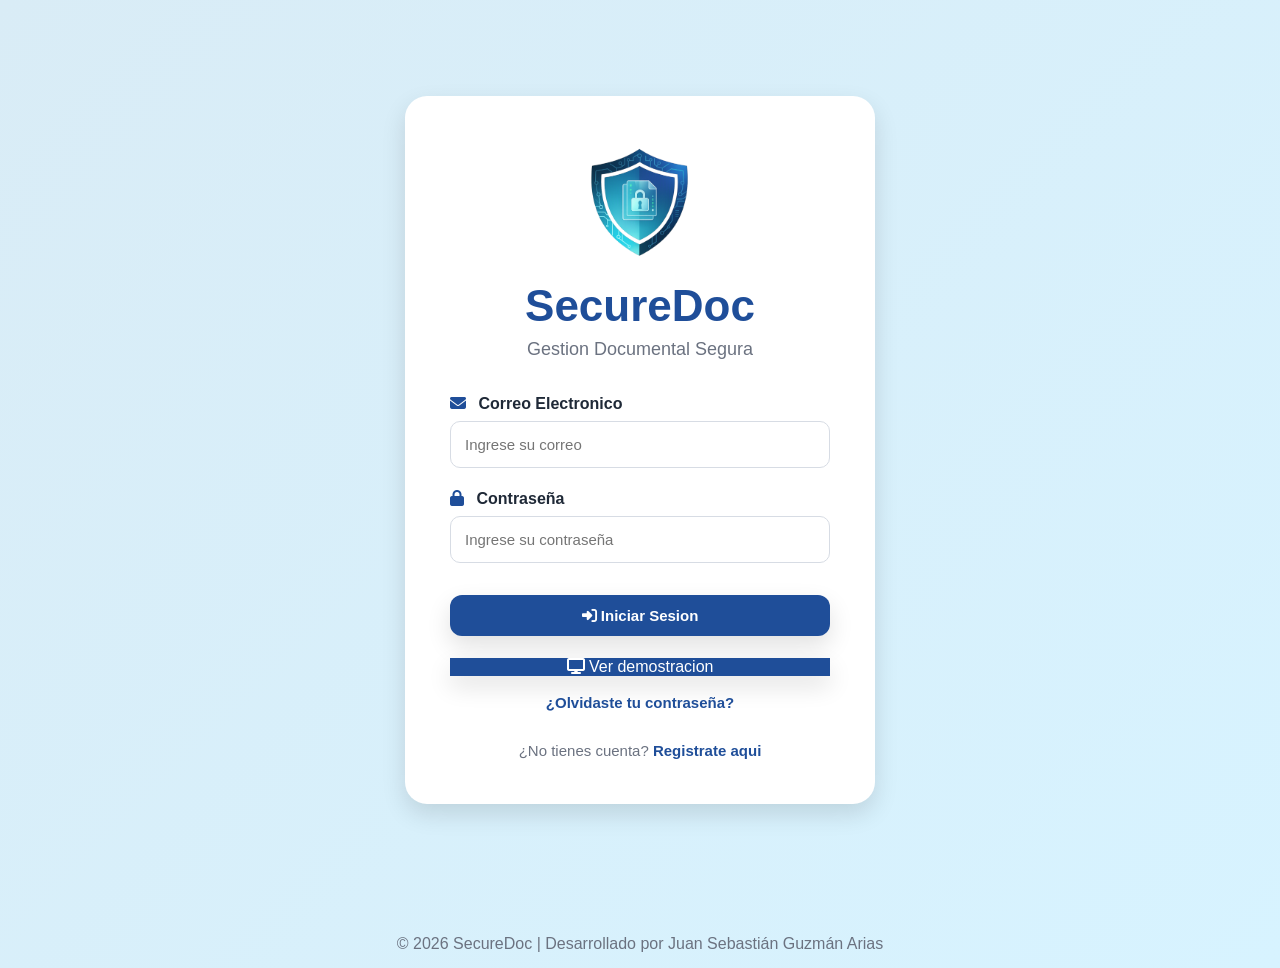
==== commit cd9e1d2e: "Agrega acceso a demostracion visual" ====
--- a/index.html
+++ b/index.html
@@ -63,6 +63,11 @@
 
       </button>
 
+      <a href="dashboard2.html" class="btnPrincipal">
+        <i class="fa-solid fa-display"></i>
+        Ver demostracion
+      </a>
+
     </form>
 
     <div class="loginLinks">
